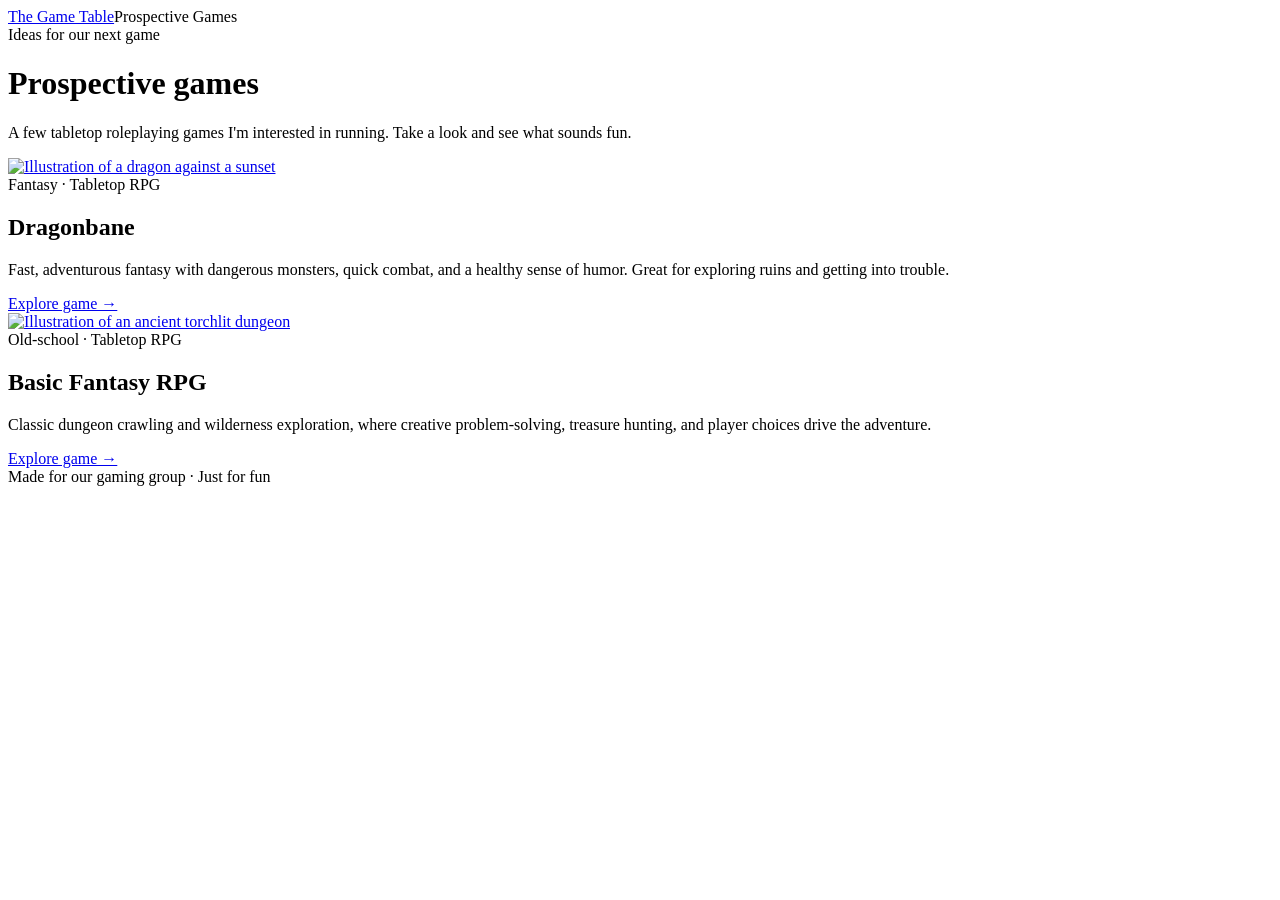
==== index.html @ 2bb760ad "Add prospective games landing page" ====
<!doctype html><html lang="en"><head><meta charset="utf-8"><meta name="viewport" content="width=device-width,initial-scale=1"><meta name="robots" content="noindex,nofollow,noarchive"><meta name="description" content="A small collection of games we might play together."><title>Prospective Games | The Game Table</title><link rel="stylesheet" href="assets/style.css"></head><body><header><div class="wrap nav"><a class="brand" href="./">The Game Table</a><span class="navlink">Prospective Games</span></div></header><main class="wrap"><div class="eyebrow">Ideas for our next game</div><h1>Prospective games</h1><p class="lede">A few tabletop roleplaying games I'm interested in running. Take a look and see what sounds fun.</p><section class="cards" aria-label="Game list"><article class="card"><a class="artlink" href="games/dragonbane.html" aria-label="Learn more about Dragonbane"><img src="assets/dragonbane.svg" alt="Illustration of a dragon against a sunset"></a><div class="cardbody"><div class="meta">Fantasy · Tabletop RPG</div><h2>Dragonbane</h2><p>Fast, adventurous fantasy with dangerous monsters, quick combat, and a healthy sense of humor. Great for exploring ruins and getting into trouble.</p><a class="textlink" href="games/dragonbane.html">Explore game →</a></div></article><article class="card"><a class="artlink" href="games/basic-fantasy.html" aria-label="Learn more about Basic Fantasy RPG"><img src="assets/basic-fantasy.svg" alt="Illustration of an ancient torchlit dungeon"></a><div class="cardbody"><div class="meta">Old-school · Tabletop RPG</div><h2>Basic Fantasy RPG</h2><p>Classic dungeon crawling and wilderness exploration, where creative problem-solving, treasure hunting, and player choices drive the adventure.</p><a class="textlink" href="games/basic-fantasy.html">Explore game →</a></div></article></section></main><footer><div class="wrap">Made for our gaming group · Just for fun</div></footer></body></html>
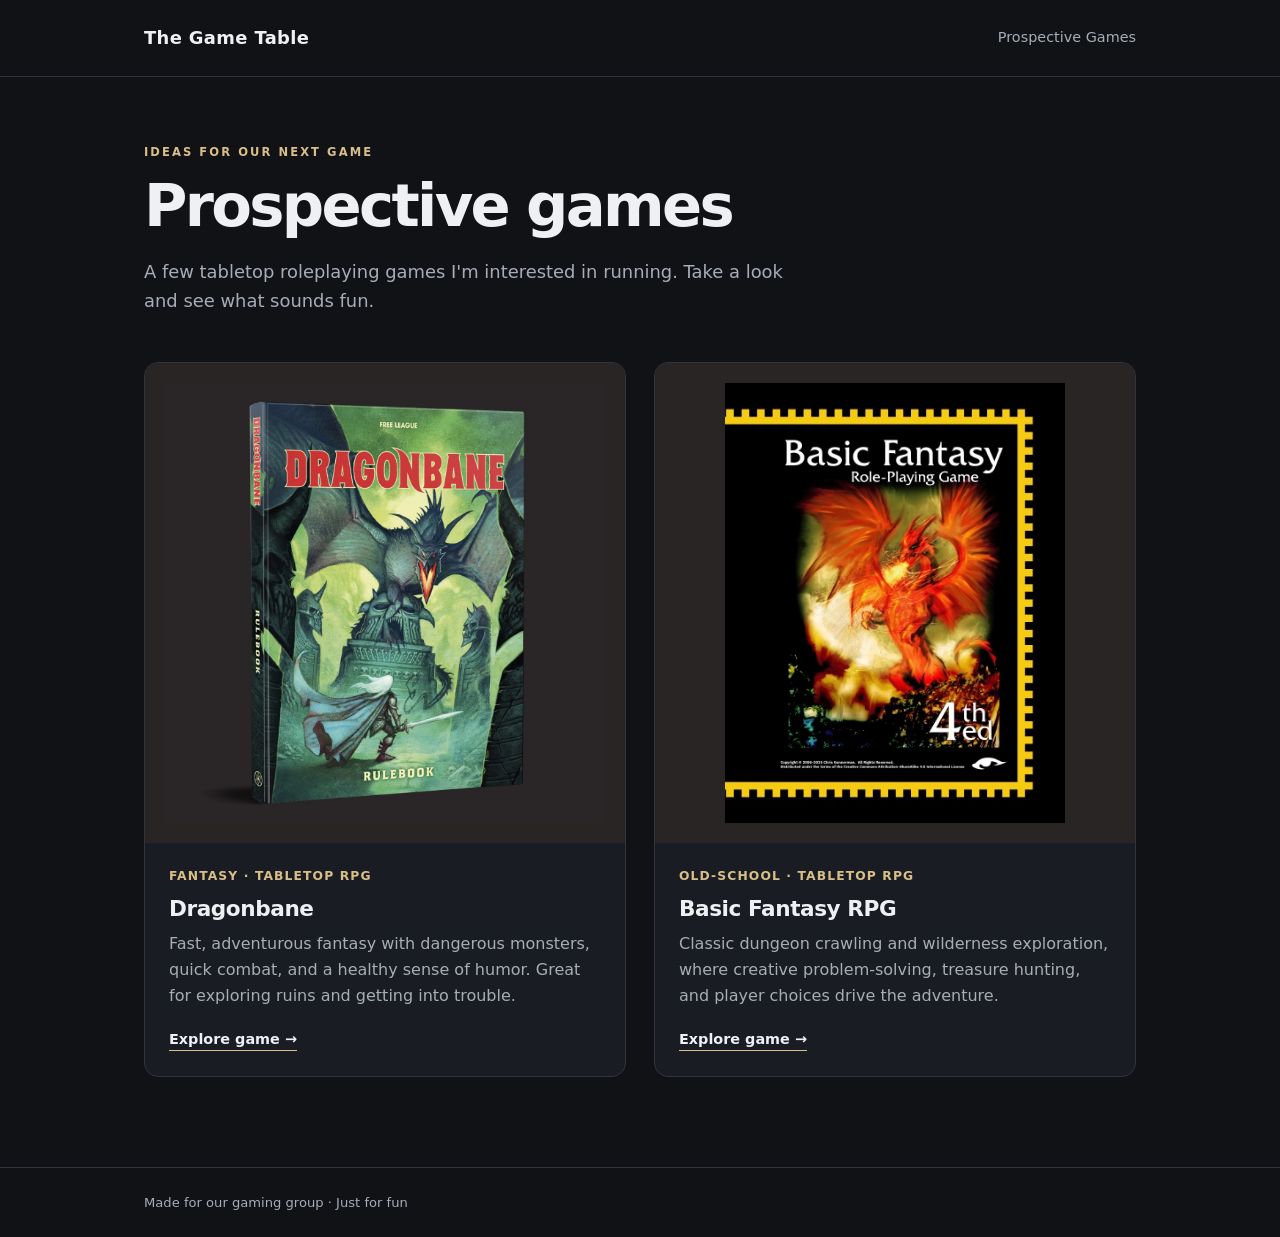
==== commit 34ce157c: "Replace placeholder illustrations with official game cover artwork" ====
--- a/index.html
+++ b/index.html
@@ -1 +1 @@
-<!doctype html><html lang="en"><head><meta charset="utf-8"><meta name="viewport" content="width=device-width,initial-scale=1"><meta name="robots" content="noindex,nofollow,noarchive"><meta name="description" content="A small collection of games we might play together."><title>Prospective Games | The Game Table</title><link rel="stylesheet" href="assets/style.css"></head><body><header><div class="wrap nav"><a class="brand" href="./">The Game Table</a><span class="navlink">Prospective Games</span></div></header><main class="wrap"><div class="eyebrow">Ideas for our next game</div><h1>Prospective games</h1><p class="lede">A few tabletop roleplaying games I'm interested in running. Take a look and see what sounds fun.</p><section class="cards" aria-label="Game list"><article class="card"><a class="artlink" href="games/dragonbane.html" aria-label="Learn more about Dragonbane"><img src="assets/dragonbane.svg" alt="Illustration of a dragon against a sunset"></a><div class="cardbody"><div class="meta">Fantasy · Tabletop RPG</div><h2>Dragonbane</h2><p>Fast, adventurous fantasy with dangerous monsters, quick combat, and a healthy sense of humor. Great for exploring ruins and getting into trouble.</p><a class="textlink" href="games/dragonbane.html">Explore game →</a></div></article><article class="card"><a class="artlink" href="games/basic-fantasy.html" aria-label="Learn more about Basic Fantasy RPG"><img src="assets/basic-fantasy.svg" alt="Illustration of an ancient torchlit dungeon"></a><div class="cardbody"><div class="meta">Old-school · Tabletop RPG</div><h2>Basic Fantasy RPG</h2><p>Classic dungeon crawling and wilderness exploration, where creative problem-solving, treasure hunting, and player choices drive the adventure.</p><a class="textlink" href="games/basic-fantasy.html">Explore game →</a></div></article></section></main><footer><div class="wrap">Made for our gaming group · Just for fun</div></footer></body></html>+<!doctype html><html lang="en"><head><meta charset="utf-8"><meta name="viewport" content="width=device-width,initial-scale=1"><meta name="robots" content="noindex,nofollow,noarchive"><meta name="description" content="A small collection of games we might play together."><title>Prospective Games | The Game Table</title><link rel="stylesheet" href="assets/style.css"></head><body><header><div class="wrap nav"><a class="brand" href="./">The Game Table</a><span class="navlink">Prospective Games</span></div></header><main class="wrap"><div class="eyebrow">Ideas for our next game</div><h1>Prospective games</h1><p class="lede">A few tabletop roleplaying games I'm interested in running. Take a look and see what sounds fun.</p><section class="cards" aria-label="Game list"><article class="card"><a class="artlink" href="games/dragonbane.html" aria-label="Learn more about Dragonbane"><img src="assets/dragonbane-cover.jpg" alt="Dragonbane rulebook cover — Free League Publishing" width="1200" height="1200" decoding="async"></a><div class="cardbody"><div class="meta">Fantasy · Tabletop RPG</div><h2>Dragonbane</h2><p>Fast, adventurous fantasy with dangerous monsters, quick combat, and a healthy sense of humor. Great for exploring ruins and getting into trouble.</p><a class="textlink" href="games/dragonbane.html">Explore game →</a></div></article><article class="card"><a class="artlink" href="games/basic-fantasy.html" aria-label="Learn more about Basic Fantasy RPG"><img src="assets/basic-fantasy-cover.jpg" alt="Basic Fantasy Role-Playing Game fourth edition cover" width="384" height="497" decoding="async"></a><div class="cardbody"><div class="meta">Old-school · Tabletop RPG</div><h2>Basic Fantasy RPG</h2><p>Classic dungeon crawling and wilderness exploration, where creative problem-solving, treasure hunting, and player choices drive the adventure.</p><a class="textlink" href="games/basic-fantasy.html">Explore game →</a></div></article></section></main><footer><div class="wrap">Made for our gaming group · Just for fun</div></footer></body></html>
--- a/assets/style.css
+++ b/assets/style.css
@@ -0,0 +1,2 @@
+:root{color-scheme:dark;--bg:#101216;--panel:#191d23;--line:#30343c;--text:#eef0f3;--muted:#a7adb7;--accent:#d9be88}*{box-sizing:border-box}body{margin:0;background:var(--bg);color:var(--text);font:16px/1.6 system-ui,-apple-system,Segoe UI,Roboto,sans-serif}a{color:inherit}header{border-bottom:1px solid var(--line)}.wrap{max-width:1040px;margin:auto;padding:0 24px}.nav{display:flex;justify-content:space-between;align-items:center;min-height:76px}.brand{font-weight:750;font-size:1.12rem;text-decoration:none;letter-spacing:.02em}.navlink{color:var(--muted);text-decoration:none;font-size:.9rem}.navlink:hover,.back:hover{color:var(--accent)}main{padding-top:66px!important;padding-bottom:90px!important}.eyebrow{text-transform:uppercase;letter-spacing:.18em;font-size:.72rem;color:var(--accent);font-weight:700}h1{font-size:clamp(2.3rem,5vw,3.7rem);line-height:1.13;letter-spacing:-.045em;margin:12px 0 18px}h2{font-size:1.35rem;line-height:1.35;letter-spacing:-.02em;margin:.5rem 0}.lede{max-width:660px;color:var(--muted);font-size:1.12rem;margin:0}.cards{margin-top:46px;display:grid;grid-template-columns:repeat(2,minmax(0,1fr));gap:28px}.card{border:1px solid var(--line);border-radius:14px;overflow:hidden;background:var(--panel)}.artlink{display:block;overflow:hidden;aspect-ratio:1;background:#292525;padding:20px}.artlink img{width:100%;height:100%;display:block;object-fit:contain;transition:opacity .2s}.artlink:hover img,.artlink:focus-visible img{opacity:.88}.cardbody{padding:24px}.meta{font-size:.77rem;letter-spacing:.09em;text-transform:uppercase;color:var(--accent);font-weight:700}.card p{color:var(--muted);margin:8px 0 18px}.textlink{font-size:.9rem;font-weight:650;text-decoration:none;border-bottom:1px solid var(--accent);padding-bottom:3px}.detailhero{display:grid;grid-template-columns:1fr 1fr;gap:42px;align-items:center}.cover{margin:0;min-width:0}.cover img{display:block;width:100%;height:auto;max-height:480px;object-fit:contain;border-radius:14px;background:#292525;border:1px solid var(--line)}.cover figcaption{margin-top:12px;color:var(--muted);font-size:.75rem}.cover figcaption a{color:var(--accent)}a:focus-visible{outline:2px solid var(--accent);outline-offset:4px}.artlink:focus-visible{outline-offset:-4px}.back{display:inline-block;text-decoration:none;color:var(--muted);font-size:.9rem;margin-bottom:28px}.detailintro{color:var(--muted);font-size:1.07rem}.details{display:grid;grid-template-columns:1.5fr 1fr;gap:48px;border-top:1px solid var(--line);margin-top:52px;padding-top:30px}.details h2{font-size:1.15rem}.details p,.details li{color:var(--muted)}.details ul{padding-left:20px}.details a{color:var(--accent)}footer{border-top:1px solid var(--line);color:var(--muted);padding:24px 0;font-size:.82rem}@media(max-width:700px){.cards,.detailhero,.details{grid-template-columns:1fr}.cards{gap:20px}main{padding-top:44px!important}.detailhero{gap:22px}.detailhero .cover{order:-1}.cardbody{padding:20px}}
+@media(max-width:400px){.nav{flex-wrap:wrap;gap:8px;padding-top:14px;padding-bottom:14px}}
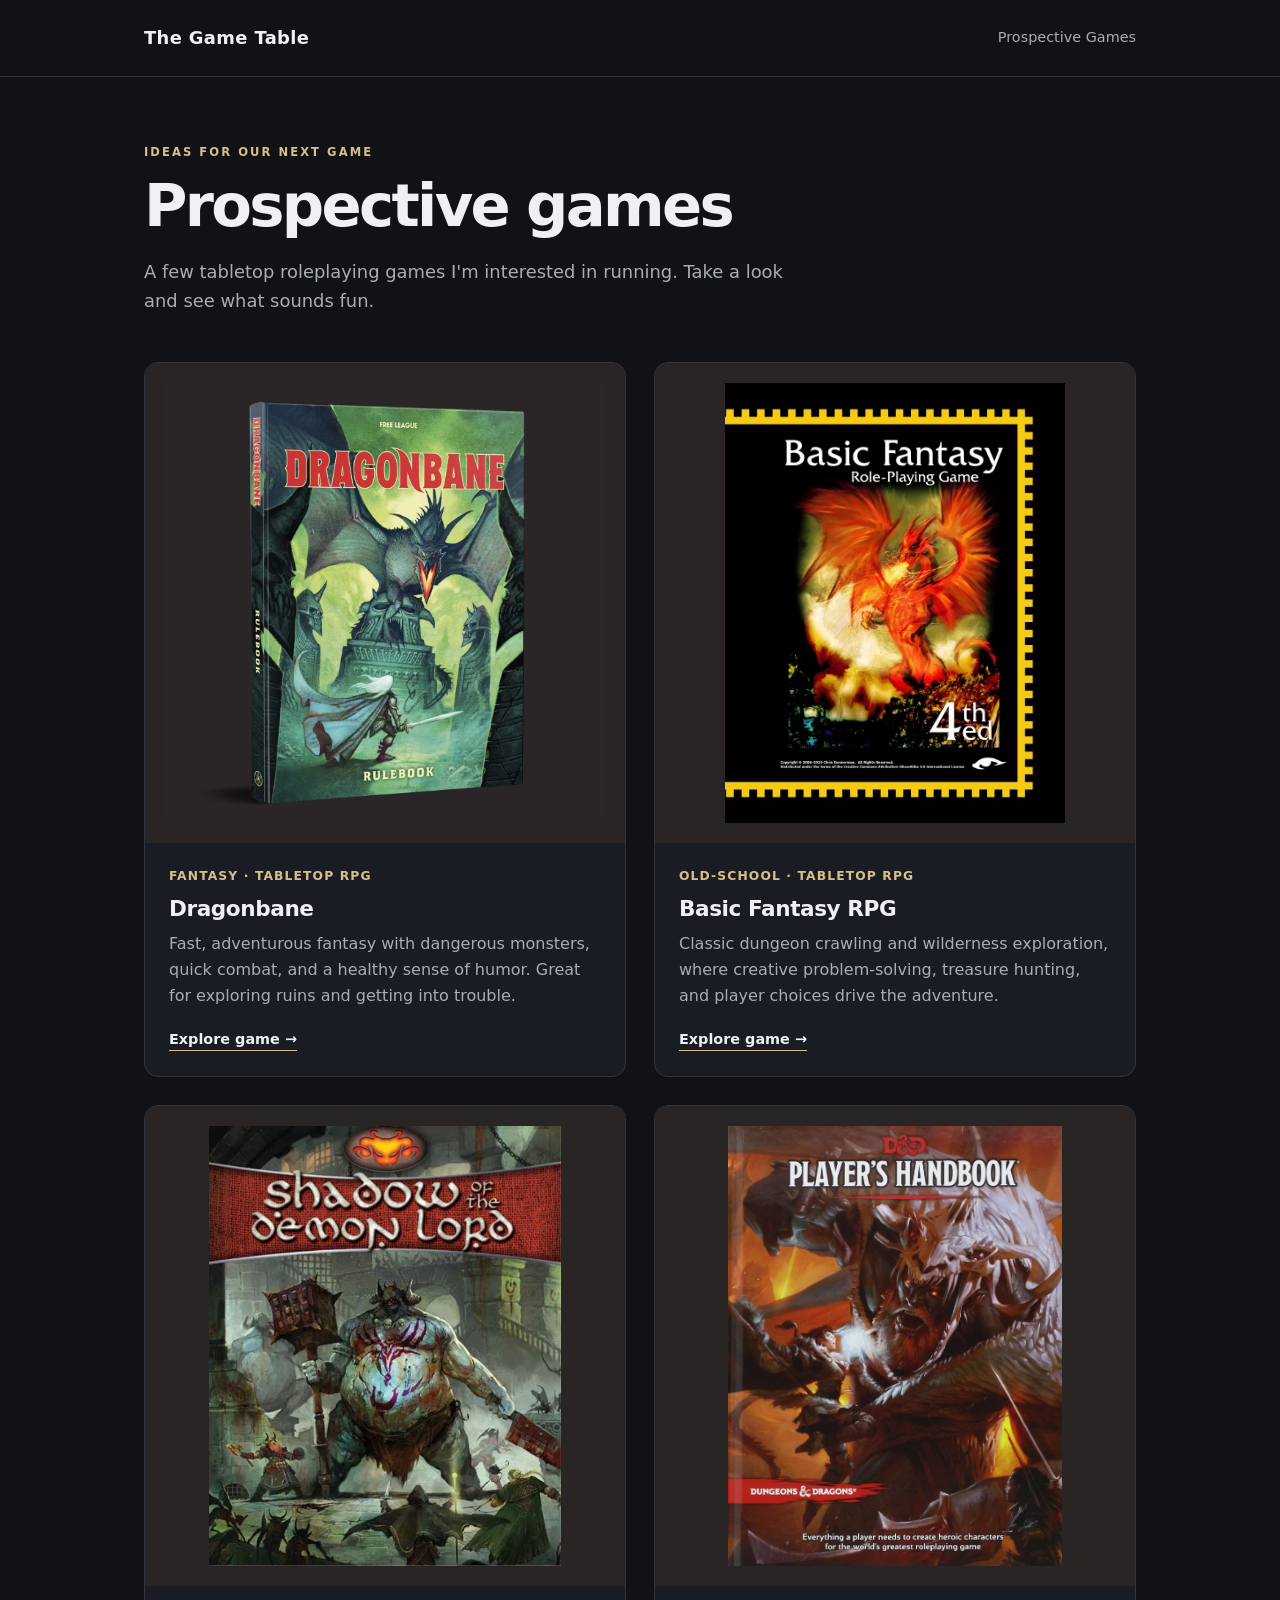
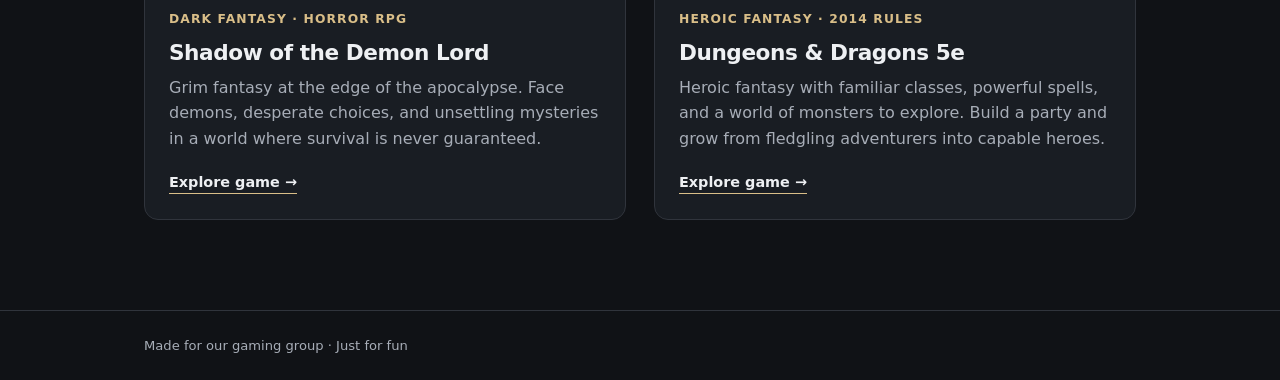
==== commit d3ebe897: "Add Shadow of the Demon Lord and D&D 5e to the game catalog" ====
--- a/index.html
+++ b/index.html
@@ -1 +1 @@
-<!doctype html><html lang="en"><head><meta charset="utf-8"><meta name="viewport" content="width=device-width,initial-scale=1"><meta name="robots" content="noindex,nofollow,noarchive"><meta name="description" content="A small collection of games we might play together."><title>Prospective Games | The Game Table</title><link rel="stylesheet" href="assets/style.css"></head><body><header><div class="wrap nav"><a class="brand" href="./">The Game Table</a><span class="navlink">Prospective Games</span></div></header><main class="wrap"><div class="eyebrow">Ideas for our next game</div><h1>Prospective games</h1><p class="lede">A few tabletop roleplaying games I'm interested in running. Take a look and see what sounds fun.</p><section class="cards" aria-label="Game list"><article class="card"><a class="artlink" href="games/dragonbane.html" aria-label="Learn more about Dragonbane"><img src="assets/dragonbane-cover.jpg" alt="Dragonbane rulebook cover — Free League Publishing" width="1200" height="1200" decoding="async"></a><div class="cardbody"><div class="meta">Fantasy · Tabletop RPG</div><h2>Dragonbane</h2><p>Fast, adventurous fantasy with dangerous monsters, quick combat, and a healthy sense of humor. Great for exploring ruins and getting into trouble.</p><a class="textlink" href="games/dragonbane.html">Explore game →</a></div></article><article class="card"><a class="artlink" href="games/basic-fantasy.html" aria-label="Learn more about Basic Fantasy RPG"><img src="assets/basic-fantasy-cover.jpg" alt="Basic Fantasy Role-Playing Game fourth edition cover" width="384" height="497" decoding="async"></a><div class="cardbody"><div class="meta">Old-school · Tabletop RPG</div><h2>Basic Fantasy RPG</h2><p>Classic dungeon crawling and wilderness exploration, where creative problem-solving, treasure hunting, and player choices drive the adventure.</p><a class="textlink" href="games/basic-fantasy.html">Explore game →</a></div></article></section></main><footer><div class="wrap">Made for our gaming group · Just for fun</div></footer></body></html>+<!doctype html><html lang="en"><head><meta charset="utf-8"><meta name="viewport" content="width=device-width,initial-scale=1"><meta name="robots" content="noindex,nofollow,noarchive"><meta name="description" content="A small collection of games we might play together."><title>Prospective Games | The Game Table</title><link rel="stylesheet" href="assets/style.css?v=official-covers-1"></head><body><header><div class="wrap nav"><a class="brand" href="./">The Game Table</a><span class="navlink">Prospective Games</span></div></header><main class="wrap"><div class="eyebrow">Ideas for our next game</div><h1>Prospective games</h1><p class="lede">A few tabletop roleplaying games I'm interested in running. Take a look and see what sounds fun.</p><section class="cards" aria-label="Game list"><article class="card"><a class="artlink" href="games/dragonbane.html" aria-label="Learn more about Dragonbane"><img src="assets/dragonbane-cover.jpg" alt="Dragonbane rulebook cover — Free League Publishing" width="1200" height="1200" decoding="async"></a><div class="cardbody"><div class="meta">Fantasy · Tabletop RPG</div><h2>Dragonbane</h2><p>Fast, adventurous fantasy with dangerous monsters, quick combat, and a healthy sense of humor. Great for exploring ruins and getting into trouble.</p><a class="textlink" href="games/dragonbane.html">Explore game →</a></div></article><article class="card"><a class="artlink" href="games/basic-fantasy.html" aria-label="Learn more about Basic Fantasy RPG"><img src="assets/basic-fantasy-cover.jpg" alt="Basic Fantasy Role-Playing Game fourth edition cover" width="384" height="497" decoding="async"></a><div class="cardbody"><div class="meta">Old-school · Tabletop RPG</div><h2>Basic Fantasy RPG</h2><p>Classic dungeon crawling and wilderness exploration, where creative problem-solving, treasure hunting, and player choices drive the adventure.</p><a class="textlink" href="games/basic-fantasy.html">Explore game →</a></div></article><article class="card"><a class="artlink" href="games/shadow-of-the-demon-lord.html" aria-label="Learn more about Shadow of the Demon Lord"><img src="assets/shadow-of-the-demon-lord-cover.jpg" alt="Shadow of the Demon Lord core rulebook cover" width="432" height="539" loading="lazy" decoding="async"></a><div class="cardbody"><div class="meta">Dark fantasy · Horror RPG</div><h2>Shadow of the Demon Lord</h2><p>Grim fantasy at the edge of the apocalypse. Face demons, desperate choices, and unsettling mysteries in a world where survival is never guaranteed.</p><a class="textlink" href="games/shadow-of-the-demon-lord.html">Explore game →</a></div></article><article class="card"><a class="artlink" href="games/dnd-5e.html" aria-label="Learn more about Dungeons &amp; Dragons 5e"><img src="assets/dnd-5e-cover.jpg" alt="Dungeons &amp; Dragons 5e 2014 Player's Handbook cover" width="759" height="1000" loading="lazy" decoding="async"></a><div class="cardbody"><div class="meta">Heroic fantasy · 2014 rules</div><h2>Dungeons &amp; Dragons 5e</h2><p>Heroic fantasy with familiar classes, powerful spells, and a world of monsters to explore. Build a party and grow from fledgling adventurers into capable heroes.</p><a class="textlink" href="games/dnd-5e.html">Explore game →</a></div></article></section></main><footer><div class="wrap">Made for our gaming group · Just for fun</div></footer></body></html>
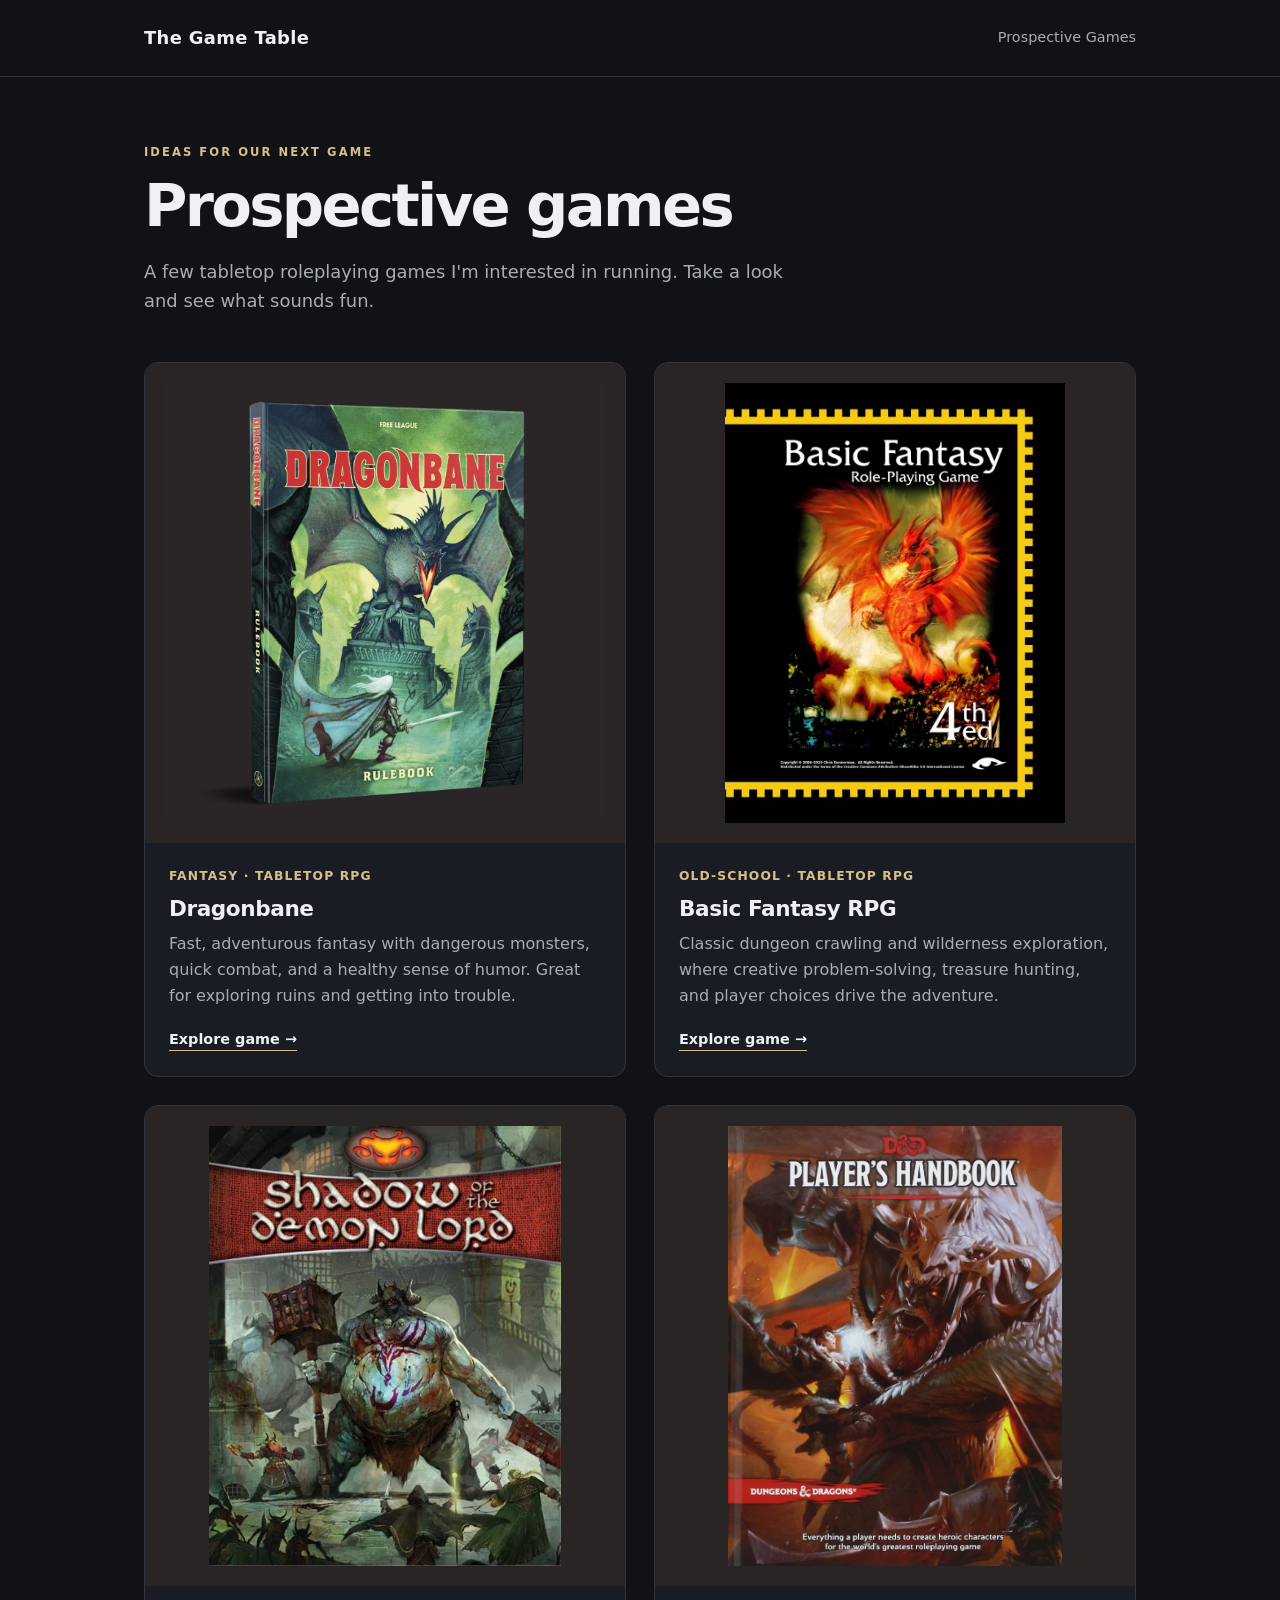
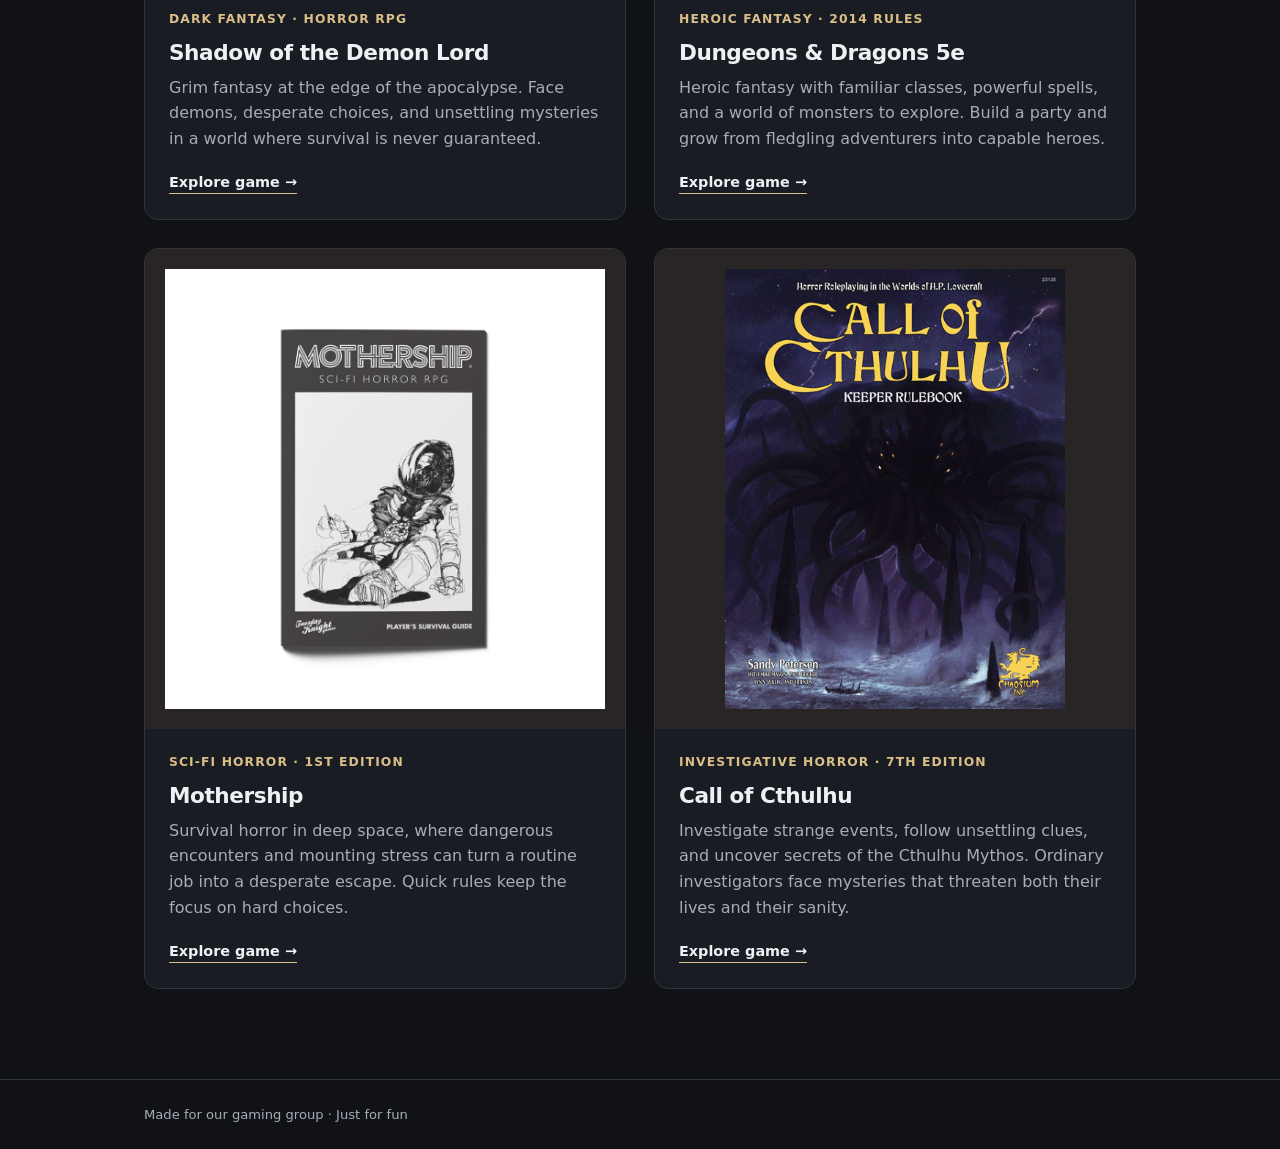
==== commit fa2c672f: "Add Mothership and Call of Cthulhu with official covers" ====
--- a/index.html
+++ b/index.html
@@ -1 +1 @@
-<!doctype html><html lang="en"><head><meta charset="utf-8"><meta name="viewport" content="width=device-width,initial-scale=1"><meta name="robots" content="noindex,nofollow,noarchive"><meta name="description" content="A small collection of games we might play together."><title>Prospective Games | The Game Table</title><link rel="stylesheet" href="assets/style.css?v=official-covers-1"></head><body><header><div class="wrap nav"><a class="brand" href="./">The Game Table</a><span class="navlink">Prospective Games</span></div></header><main class="wrap"><div class="eyebrow">Ideas for our next game</div><h1>Prospective games</h1><p class="lede">A few tabletop roleplaying games I'm interested in running. Take a look and see what sounds fun.</p><section class="cards" aria-label="Game list"><article class="card"><a class="artlink" href="games/dragonbane.html" aria-label="Learn more about Dragonbane"><img src="assets/dragonbane-cover.jpg" alt="Dragonbane rulebook cover — Free League Publishing" width="1200" height="1200" decoding="async"></a><div class="cardbody"><div class="meta">Fantasy · Tabletop RPG</div><h2>Dragonbane</h2><p>Fast, adventurous fantasy with dangerous monsters, quick combat, and a healthy sense of humor. Great for exploring ruins and getting into trouble.</p><a class="textlink" href="games/dragonbane.html">Explore game →</a></div></article><article class="card"><a class="artlink" href="games/basic-fantasy.html" aria-label="Learn more about Basic Fantasy RPG"><img src="assets/basic-fantasy-cover.jpg" alt="Basic Fantasy Role-Playing Game fourth edition cover" width="384" height="497" decoding="async"></a><div class="cardbody"><div class="meta">Old-school · Tabletop RPG</div><h2>Basic Fantasy RPG</h2><p>Classic dungeon crawling and wilderness exploration, where creative problem-solving, treasure hunting, and player choices drive the adventure.</p><a class="textlink" href="games/basic-fantasy.html">Explore game →</a></div></article><article class="card"><a class="artlink" href="games/shadow-of-the-demon-lord.html" aria-label="Learn more about Shadow of the Demon Lord"><img src="assets/shadow-of-the-demon-lord-cover.jpg" alt="Shadow of the Demon Lord core rulebook cover" width="432" height="539" loading="lazy" decoding="async"></a><div class="cardbody"><div class="meta">Dark fantasy · Horror RPG</div><h2>Shadow of the Demon Lord</h2><p>Grim fantasy at the edge of the apocalypse. Face demons, desperate choices, and unsettling mysteries in a world where survival is never guaranteed.</p><a class="textlink" href="games/shadow-of-the-demon-lord.html">Explore game →</a></div></article><article class="card"><a class="artlink" href="games/dnd-5e.html" aria-label="Learn more about Dungeons &amp; Dragons 5e"><img src="assets/dnd-5e-cover.jpg" alt="Dungeons &amp; Dragons 5e 2014 Player's Handbook cover" width="759" height="1000" loading="lazy" decoding="async"></a><div class="cardbody"><div class="meta">Heroic fantasy · 2014 rules</div><h2>Dungeons &amp; Dragons 5e</h2><p>Heroic fantasy with familiar classes, powerful spells, and a world of monsters to explore. Build a party and grow from fledgling adventurers into capable heroes.</p><a class="textlink" href="games/dnd-5e.html">Explore game →</a></div></article></section></main><footer><div class="wrap">Made for our gaming group · Just for fun</div></footer></body></html>+<!doctype html><html lang="en"><head><meta charset="utf-8"><meta name="viewport" content="width=device-width,initial-scale=1"><meta name="robots" content="noindex,nofollow,noarchive"><meta name="description" content="A small collection of games we might play together."><title>Prospective Games | The Game Table</title><link rel="stylesheet" href="assets/style.css?v=official-covers-1"></head><body><header><div class="wrap nav"><a class="brand" href="./">The Game Table</a><span class="navlink">Prospective Games</span></div></header><main class="wrap"><div class="eyebrow">Ideas for our next game</div><h1>Prospective games</h1><p class="lede">A few tabletop roleplaying games I'm interested in running. Take a look and see what sounds fun.</p><section class="cards" aria-label="Game list"><article class="card"><a class="artlink" href="games/dragonbane.html" aria-label="Learn more about Dragonbane"><img src="assets/dragonbane-cover.jpg" alt="Dragonbane rulebook cover — Free League Publishing" width="1200" height="1200" decoding="async"></a><div class="cardbody"><div class="meta">Fantasy · Tabletop RPG</div><h2>Dragonbane</h2><p>Fast, adventurous fantasy with dangerous monsters, quick combat, and a healthy sense of humor. Great for exploring ruins and getting into trouble.</p><a class="textlink" href="games/dragonbane.html">Explore game →</a></div></article><article class="card"><a class="artlink" href="games/basic-fantasy.html" aria-label="Learn more about Basic Fantasy RPG"><img src="assets/basic-fantasy-cover.jpg" alt="Basic Fantasy Role-Playing Game fourth edition cover" width="384" height="497" decoding="async"></a><div class="cardbody"><div class="meta">Old-school · Tabletop RPG</div><h2>Basic Fantasy RPG</h2><p>Classic dungeon crawling and wilderness exploration, where creative problem-solving, treasure hunting, and player choices drive the adventure.</p><a class="textlink" href="games/basic-fantasy.html">Explore game →</a></div></article><article class="card"><a class="artlink" href="games/shadow-of-the-demon-lord.html" aria-label="Learn more about Shadow of the Demon Lord"><img src="assets/shadow-of-the-demon-lord-cover.jpg" alt="Shadow of the Demon Lord core rulebook cover" width="432" height="539" loading="lazy" decoding="async"></a><div class="cardbody"><div class="meta">Dark fantasy · Horror RPG</div><h2>Shadow of the Demon Lord</h2><p>Grim fantasy at the edge of the apocalypse. Face demons, desperate choices, and unsettling mysteries in a world where survival is never guaranteed.</p><a class="textlink" href="games/shadow-of-the-demon-lord.html">Explore game →</a></div></article><article class="card"><a class="artlink" href="games/dnd-5e.html" aria-label="Learn more about Dungeons &amp; Dragons 5e"><img src="assets/dnd-5e-cover.jpg" alt="Dungeons &amp; Dragons 5e 2014 Player's Handbook cover" width="759" height="1000" loading="lazy" decoding="async"></a><div class="cardbody"><div class="meta">Heroic fantasy · 2014 rules</div><h2>Dungeons &amp; Dragons 5e</h2><p>Heroic fantasy with familiar classes, powerful spells, and a world of monsters to explore. Build a party and grow from fledgling adventurers into capable heroes.</p><a class="textlink" href="games/dnd-5e.html">Explore game →</a></div></article><article class="card"><a class="artlink" href="games/mothership.html" aria-label="Learn more about Mothership"><img src="assets/mothership-cover.jpg" alt="Mothership first-edition Player's Survival Guide cover" width="960" height="960" loading="lazy" decoding="async"></a><div class="cardbody"><div class="meta">Sci-fi horror · 1st edition</div><h2>Mothership</h2><p>Survival horror in deep space, where dangerous encounters and mounting stress can turn a routine job into a desperate escape. Quick rules keep the focus on hard choices.</p><a class="textlink" href="games/mothership.html">Explore game →</a></div></article><article class="card"><a class="artlink" href="games/call-of-cthulhu.html" aria-label="Learn more about Call of Cthulhu"><img src="assets/call-of-cthulhu-cover.gif" alt="Call of Cthulhu seventh-edition Keeper Rulebook cover" width="464" height="600" loading="lazy" decoding="async"></a><div class="cardbody"><div class="meta">Investigative horror · 7th edition</div><h2>Call of Cthulhu</h2><p>Investigate strange events, follow unsettling clues, and uncover secrets of the Cthulhu Mythos. Ordinary investigators face mysteries that threaten both their lives and their sanity.</p><a class="textlink" href="games/call-of-cthulhu.html">Explore game →</a></div></article></section></main><footer><div class="wrap">Made for our gaming group · Just for fun</div></footer></body></html>
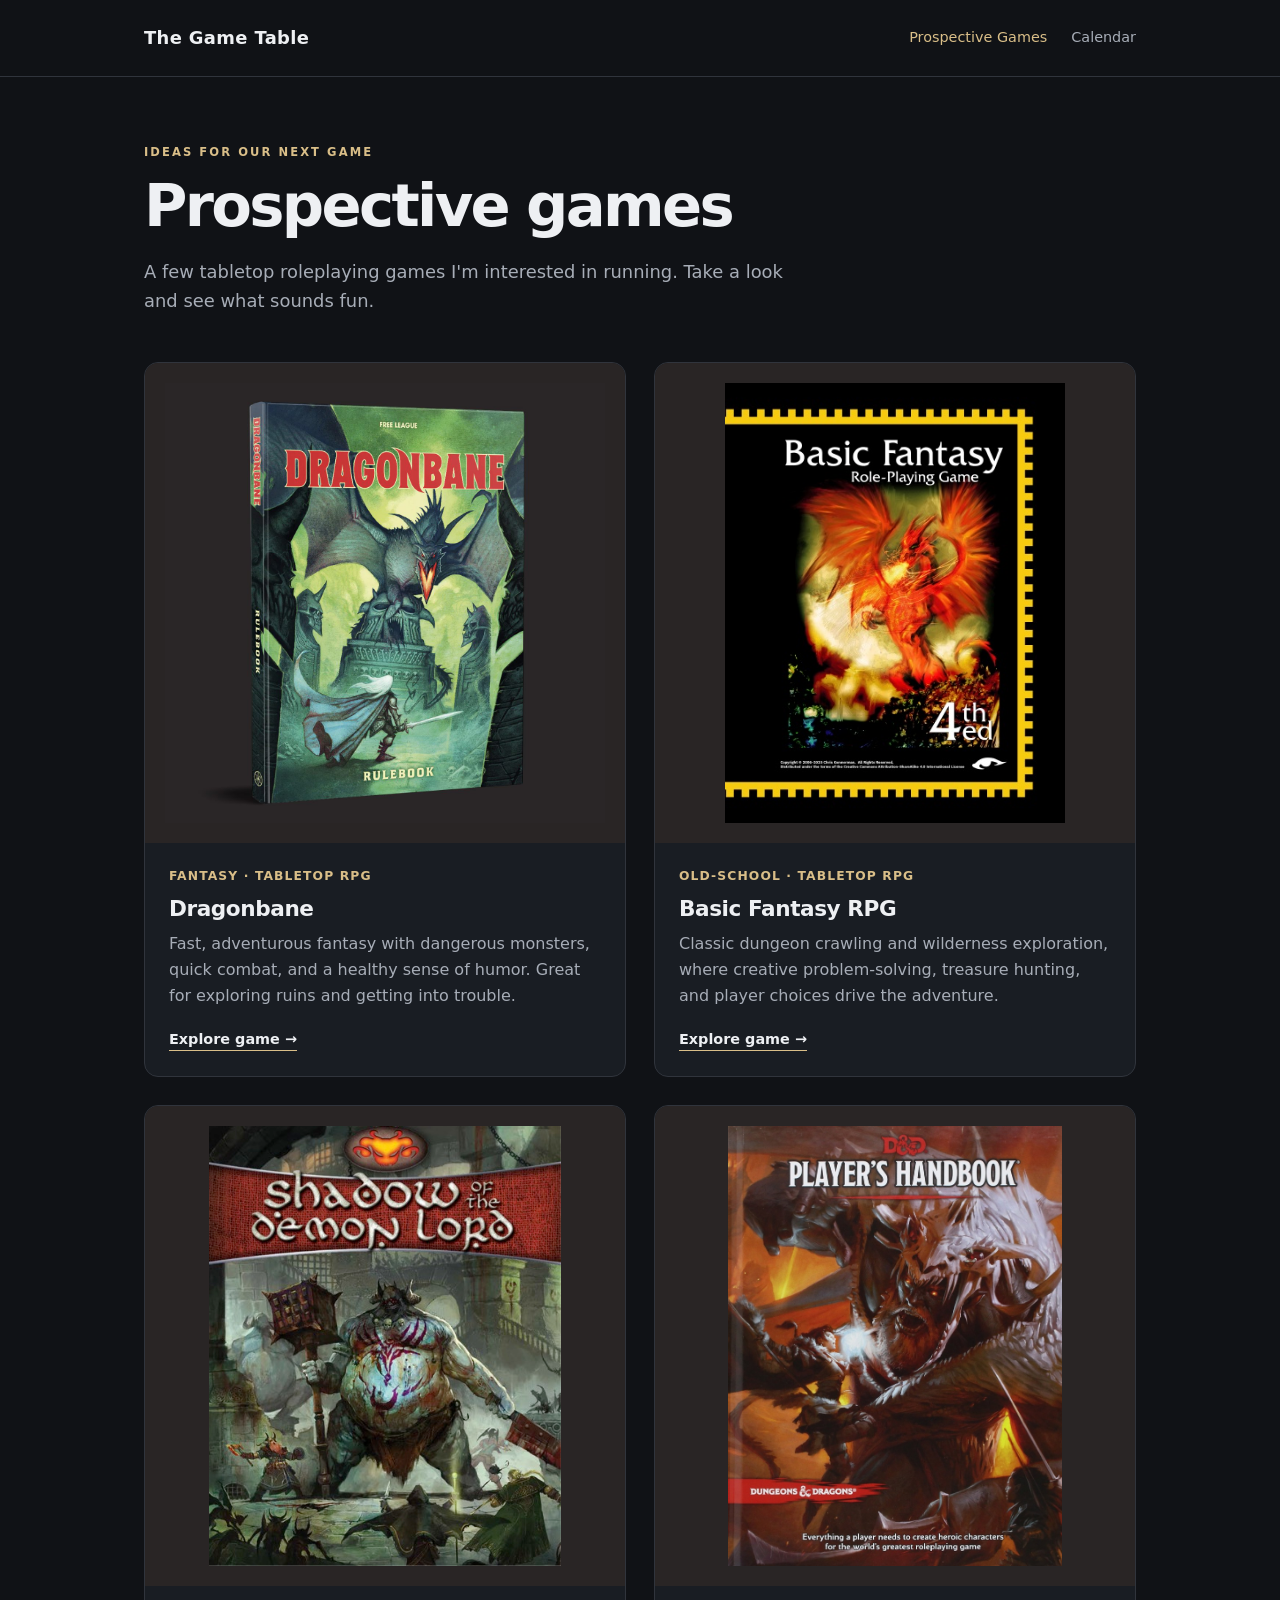
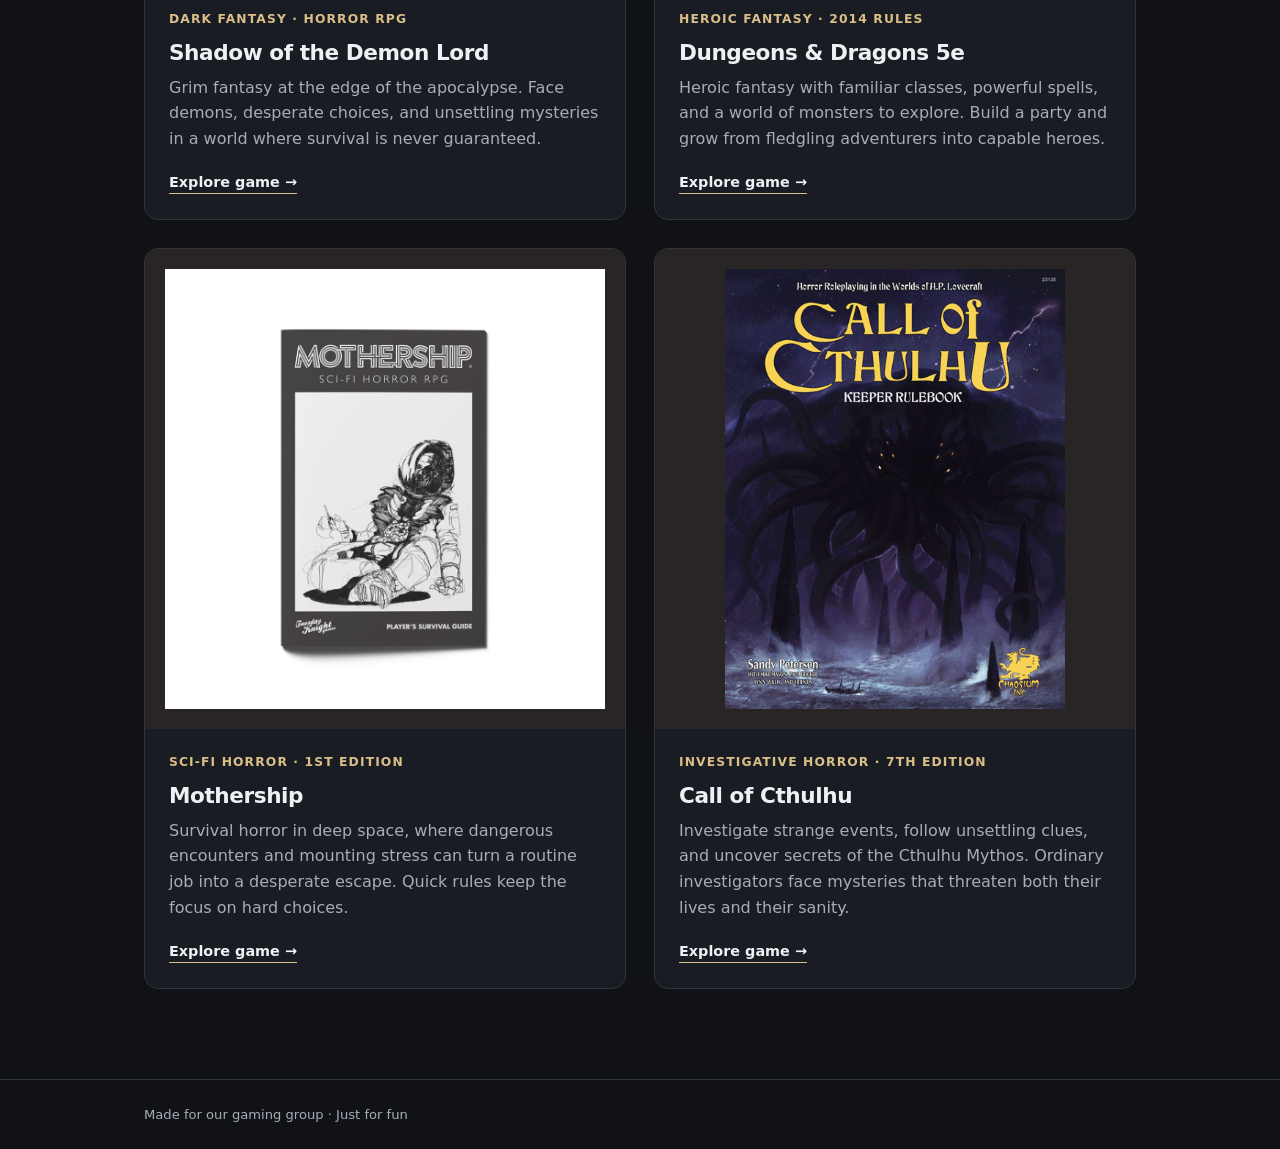
==== commit addacab5: "Added calendar feature" ====
--- a/index.html
+++ b/index.html
@@ -1 +1 @@
-<!doctype html><html lang="en"><head><meta charset="utf-8"><meta name="viewport" content="width=device-width,initial-scale=1"><meta name="robots" content="noindex,nofollow,noarchive"><meta name="description" content="A small collection of games we might play together."><title>Prospective Games | The Game Table</title><link rel="stylesheet" href="assets/style.css?v=official-covers-1"></head><body><header><div class="wrap nav"><a class="brand" href="./">The Game Table</a><span class="navlink">Prospective Games</span></div></header><main class="wrap"><div class="eyebrow">Ideas for our next game</div><h1>Prospective games</h1><p class="lede">A few tabletop roleplaying games I'm interested in running. Take a look and see what sounds fun.</p><section class="cards" aria-label="Game list"><article class="card"><a class="artlink" href="games/dragonbane.html" aria-label="Learn more about Dragonbane"><img src="assets/dragonbane-cover.jpg" alt="Dragonbane rulebook cover — Free League Publishing" width="1200" height="1200" decoding="async"></a><div class="cardbody"><div class="meta">Fantasy · Tabletop RPG</div><h2>Dragonbane</h2><p>Fast, adventurous fantasy with dangerous monsters, quick combat, and a healthy sense of humor. Great for exploring ruins and getting into trouble.</p><a class="textlink" href="games/dragonbane.html">Explore game →</a></div></article><article class="card"><a class="artlink" href="games/basic-fantasy.html" aria-label="Learn more about Basic Fantasy RPG"><img src="assets/basic-fantasy-cover.jpg" alt="Basic Fantasy Role-Playing Game fourth edition cover" width="384" height="497" decoding="async"></a><div class="cardbody"><div class="meta">Old-school · Tabletop RPG</div><h2>Basic Fantasy RPG</h2><p>Classic dungeon crawling and wilderness exploration, where creative problem-solving, treasure hunting, and player choices drive the adventure.</p><a class="textlink" href="games/basic-fantasy.html">Explore game →</a></div></article><article class="card"><a class="artlink" href="games/shadow-of-the-demon-lord.html" aria-label="Learn more about Shadow of the Demon Lord"><img src="assets/shadow-of-the-demon-lord-cover.jpg" alt="Shadow of the Demon Lord core rulebook cover" width="432" height="539" loading="lazy" decoding="async"></a><div class="cardbody"><div class="meta">Dark fantasy · Horror RPG</div><h2>Shadow of the Demon Lord</h2><p>Grim fantasy at the edge of the apocalypse. Face demons, desperate choices, and unsettling mysteries in a world where survival is never guaranteed.</p><a class="textlink" href="games/shadow-of-the-demon-lord.html">Explore game →</a></div></article><article class="card"><a class="artlink" href="games/dnd-5e.html" aria-label="Learn more about Dungeons &amp; Dragons 5e"><img src="assets/dnd-5e-cover.jpg" alt="Dungeons &amp; Dragons 5e 2014 Player's Handbook cover" width="759" height="1000" loading="lazy" decoding="async"></a><div class="cardbody"><div class="meta">Heroic fantasy · 2014 rules</div><h2>Dungeons &amp; Dragons 5e</h2><p>Heroic fantasy with familiar classes, powerful spells, and a world of monsters to explore. Build a party and grow from fledgling adventurers into capable heroes.</p><a class="textlink" href="games/dnd-5e.html">Explore game →</a></div></article><article class="card"><a class="artlink" href="games/mothership.html" aria-label="Learn more about Mothership"><img src="assets/mothership-cover.jpg" alt="Mothership first-edition Player's Survival Guide cover" width="960" height="960" loading="lazy" decoding="async"></a><div class="cardbody"><div class="meta">Sci-fi horror · 1st edition</div><h2>Mothership</h2><p>Survival horror in deep space, where dangerous encounters and mounting stress can turn a routine job into a desperate escape. Quick rules keep the focus on hard choices.</p><a class="textlink" href="games/mothership.html">Explore game →</a></div></article><article class="card"><a class="artlink" href="games/call-of-cthulhu.html" aria-label="Learn more about Call of Cthulhu"><img src="assets/call-of-cthulhu-cover.gif" alt="Call of Cthulhu seventh-edition Keeper Rulebook cover" width="464" height="600" loading="lazy" decoding="async"></a><div class="cardbody"><div class="meta">Investigative horror · 7th edition</div><h2>Call of Cthulhu</h2><p>Investigate strange events, follow unsettling clues, and uncover secrets of the Cthulhu Mythos. Ordinary investigators face mysteries that threaten both their lives and their sanity.</p><a class="textlink" href="games/call-of-cthulhu.html">Explore game →</a></div></article></section></main><footer><div class="wrap">Made for our gaming group · Just for fun</div></footer></body></html>+<!doctype html><html lang="en"><head><meta charset="utf-8"><meta name="viewport" content="width=device-width,initial-scale=1"><meta name="robots" content="noindex,nofollow,noarchive"><meta name="description" content="A small collection of games we might play together."><title>Prospective Games | The Game Table</title><link rel="stylesheet" href="assets/style.css?v=calendar-1"></head><body><header><div class="wrap nav"><a class="brand" href="./">The Game Table</a><nav class="navlinks" aria-label="Main navigation"><a class="navlink" href="index.html" aria-current="page">Prospective Games</a><a class="navlink" href="calendar.html">Calendar</a></nav></div></header><main class="wrap"><div class="eyebrow">Ideas for our next game</div><h1>Prospective games</h1><p class="lede">A few tabletop roleplaying games I'm interested in running. Take a look and see what sounds fun.</p><section class="cards" aria-label="Game list"><article class="card"><a class="artlink" href="games/dragonbane.html" aria-label="Learn more about Dragonbane"><img src="assets/dragonbane-cover.jpg" alt="Dragonbane rulebook cover — Free League Publishing" width="1200" height="1200" decoding="async"></a><div class="cardbody"><div class="meta">Fantasy · Tabletop RPG</div><h2>Dragonbane</h2><p>Fast, adventurous fantasy with dangerous monsters, quick combat, and a healthy sense of humor. Great for exploring ruins and getting into trouble.</p><a class="textlink" href="games/dragonbane.html">Explore game →</a></div></article><article class="card"><a class="artlink" href="games/basic-fantasy.html" aria-label="Learn more about Basic Fantasy RPG"><img src="assets/basic-fantasy-cover.jpg" alt="Basic Fantasy Role-Playing Game fourth edition cover" width="384" height="497" decoding="async"></a><div class="cardbody"><div class="meta">Old-school · Tabletop RPG</div><h2>Basic Fantasy RPG</h2><p>Classic dungeon crawling and wilderness exploration, where creative problem-solving, treasure hunting, and player choices drive the adventure.</p><a class="textlink" href="games/basic-fantasy.html">Explore game →</a></div></article><article class="card"><a class="artlink" href="games/shadow-of-the-demon-lord.html" aria-label="Learn more about Shadow of the Demon Lord"><img src="assets/shadow-of-the-demon-lord-cover.jpg" alt="Shadow of the Demon Lord core rulebook cover" width="432" height="539" loading="lazy" decoding="async"></a><div class="cardbody"><div class="meta">Dark fantasy · Horror RPG</div><h2>Shadow of the Demon Lord</h2><p>Grim fantasy at the edge of the apocalypse. Face demons, desperate choices, and unsettling mysteries in a world where survival is never guaranteed.</p><a class="textlink" href="games/shadow-of-the-demon-lord.html">Explore game →</a></div></article><article class="card"><a class="artlink" href="games/dnd-5e.html" aria-label="Learn more about Dungeons &amp; Dragons 5e"><img src="assets/dnd-5e-cover.jpg" alt="Dungeons &amp; Dragons 5e 2014 Player's Handbook cover" width="759" height="1000" loading="lazy" decoding="async"></a><div class="cardbody"><div class="meta">Heroic fantasy · 2014 rules</div><h2>Dungeons &amp; Dragons 5e</h2><p>Heroic fantasy with familiar classes, powerful spells, and a world of monsters to explore. Build a party and grow from fledgling adventurers into capable heroes.</p><a class="textlink" href="games/dnd-5e.html">Explore game →</a></div></article><article class="card"><a class="artlink" href="games/mothership.html" aria-label="Learn more about Mothership"><img src="assets/mothership-cover.jpg" alt="Mothership first-edition Player's Survival Guide cover" width="960" height="960" loading="lazy" decoding="async"></a><div class="cardbody"><div class="meta">Sci-fi horror · 1st edition</div><h2>Mothership</h2><p>Survival horror in deep space, where dangerous encounters and mounting stress can turn a routine job into a desperate escape. Quick rules keep the focus on hard choices.</p><a class="textlink" href="games/mothership.html">Explore game →</a></div></article><article class="card"><a class="artlink" href="games/call-of-cthulhu.html" aria-label="Learn more about Call of Cthulhu"><img src="assets/call-of-cthulhu-cover.gif" alt="Call of Cthulhu seventh-edition Keeper Rulebook cover" width="464" height="600" loading="lazy" decoding="async"></a><div class="cardbody"><div class="meta">Investigative horror · 7th edition</div><h2>Call of Cthulhu</h2><p>Investigate strange events, follow unsettling clues, and uncover secrets of the Cthulhu Mythos. Ordinary investigators face mysteries that threaten both their lives and their sanity.</p><a class="textlink" href="games/call-of-cthulhu.html">Explore game →</a></div></article></section></main><footer><div class="wrap">Made for our gaming group · Just for fun</div></footer></body></html>
--- a/assets/style.css
+++ b/assets/style.css
@@ -1,2 +1,3 @@
 :root{color-scheme:dark;--bg:#101216;--panel:#191d23;--line:#30343c;--text:#eef0f3;--muted:#a7adb7;--accent:#d9be88}*{box-sizing:border-box}body{margin:0;background:var(--bg);color:var(--text);font:16px/1.6 system-ui,-apple-system,Segoe UI,Roboto,sans-serif}a{color:inherit}header{border-bottom:1px solid var(--line)}.wrap{max-width:1040px;margin:auto;padding:0 24px}.nav{display:flex;justify-content:space-between;align-items:center;min-height:76px}.brand{font-weight:750;font-size:1.12rem;text-decoration:none;letter-spacing:.02em}.navlink{color:var(--muted);text-decoration:none;font-size:.9rem}.navlink:hover,.back:hover{color:var(--accent)}main{padding-top:66px!important;padding-bottom:90px!important}.eyebrow{text-transform:uppercase;letter-spacing:.18em;font-size:.72rem;color:var(--accent);font-weight:700}h1{font-size:clamp(2.3rem,5vw,3.7rem);line-height:1.13;letter-spacing:-.045em;margin:12px 0 18px}h2{font-size:1.35rem;line-height:1.35;letter-spacing:-.02em;margin:.5rem 0}.lede{max-width:660px;color:var(--muted);font-size:1.12rem;margin:0}.cards{margin-top:46px;display:grid;grid-template-columns:repeat(2,minmax(0,1fr));gap:28px}.card{border:1px solid var(--line);border-radius:14px;overflow:hidden;background:var(--panel)}.artlink{display:block;overflow:hidden;aspect-ratio:1;background:#292525;padding:20px}.artlink img{width:100%;height:100%;display:block;object-fit:contain;transition:opacity .2s}.artlink:hover img,.artlink:focus-visible img{opacity:.88}.cardbody{padding:24px}.meta{font-size:.77rem;letter-spacing:.09em;text-transform:uppercase;color:var(--accent);font-weight:700}.card p{color:var(--muted);margin:8px 0 18px}.textlink{font-size:.9rem;font-weight:650;text-decoration:none;border-bottom:1px solid var(--accent);padding-bottom:3px}.detailhero{display:grid;grid-template-columns:1fr 1fr;gap:42px;align-items:center}.cover{margin:0;min-width:0}.cover img{display:block;width:100%;height:auto;max-height:480px;object-fit:contain;border-radius:14px;background:#292525;border:1px solid var(--line)}.cover figcaption{margin-top:12px;color:var(--muted);font-size:.75rem}.cover figcaption a{color:var(--accent)}a:focus-visible{outline:2px solid var(--accent);outline-offset:4px}.artlink:focus-visible{outline-offset:-4px}.back{display:inline-block;text-decoration:none;color:var(--muted);font-size:.9rem;margin-bottom:28px}.detailintro{color:var(--muted);font-size:1.07rem}.details{display:grid;grid-template-columns:1.5fr 1fr;gap:48px;border-top:1px solid var(--line);margin-top:52px;padding-top:30px}.details h2{font-size:1.15rem}.details p,.details li{color:var(--muted)}.details ul{padding-left:20px}.details a{color:var(--accent)}footer{border-top:1px solid var(--line);color:var(--muted);padding:24px 0;font-size:.82rem}@media(max-width:700px){.cards,.detailhero,.details{grid-template-columns:1fr}.cards{gap:20px}main{padding-top:44px!important}.detailhero{gap:22px}.detailhero .cover{order:-1}.cardbody{padding:20px}}
 @media(max-width:400px){.nav{flex-wrap:wrap;gap:8px;padding-top:14px;padding-bottom:14px}}
+.nav{gap:16px;flex-wrap:wrap;padding-top:16px;padding-bottom:16px}.navlinks{display:flex;flex-wrap:wrap;gap:12px 24px;align-items:center}.navlink[aria-current="page"]{color:var(--accent)}.calendar-toolbar{display:flex;justify-content:space-between;align-items:center;flex-wrap:wrap;gap:12px 24px;margin:32px 0 18px}.calendar-toolbar p{color:var(--muted);font-size:.9rem;margin:0}.calendar-panel{border:1px solid var(--line);border-radius:14px;overflow:hidden;background:#fff;color-scheme:light}.calendar-embed{display:block;width:100%;height:650px;border:0}.calendar-help{color:var(--muted);font-size:.85rem;max-width:680px;margin-top:18px}@media(max-width:700px){.calendar-embed{height:600px}.navlinks{gap:16px}}
